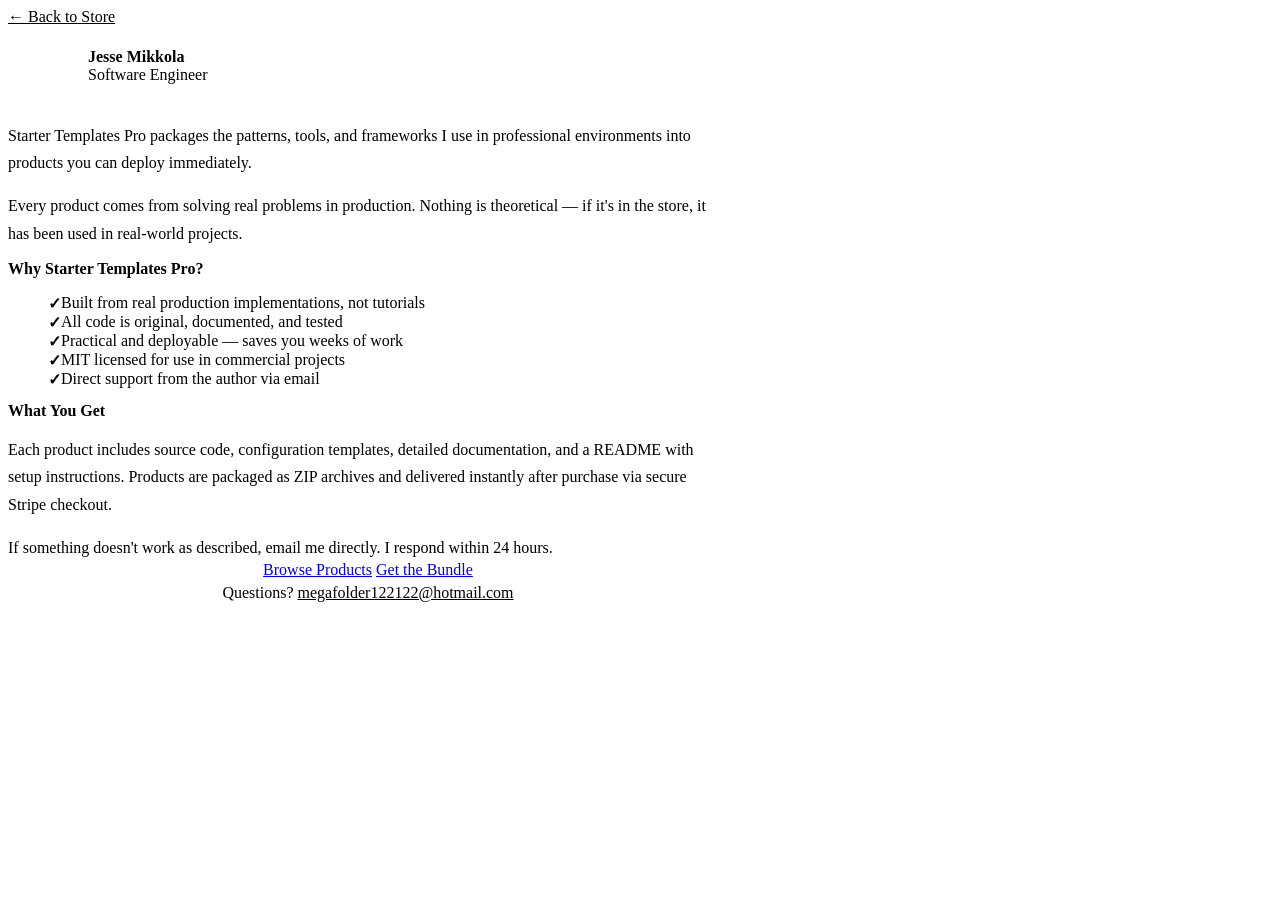
==== about.html @ 3867853b "Initial deploy" ====
<!DOCTYPE html>
<html lang="en" data-theme="dark">
<head>
  <meta charset="UTF-8">
  <meta name="viewport" content="width=device-width, initial-scale=1.0">
  <meta name="robots" content="index, follow">
  <meta name="description" content="About Starter Templates Pro. 10 Premium Website Templates. Zero Dependencies. One Price..">
  <meta name="author" content="Jesse Mikkola">
  <meta name="theme-color" content="#0891b2">
  <link rel="canonical" href="https://inity13.github.io/starter-templates-pro/about.html">
  <title>About — Starter Templates Pro</title>
  <link rel="icon" type="image/svg+xml" href="favicon.svg">
  <link rel="stylesheet" href="style.css">
  <style>
    .about-page { padding-top: calc(var(--header-height) + var(--space-12)); }
    .about-card {
      background: var(--color-card);
      border: 1px solid var(--color-card-border);
      border-radius: var(--radius-2xl);
      padding: var(--space-8);
      max-width: 720px;
      margin: 0 auto var(--space-8);
    }
    @media (min-width: 640px) { .about-card { padding: var(--space-12); } }
    .author-header { display: flex; align-items: center; gap: var(--space-6); margin-bottom: var(--space-6); }
    .author-avatar {
      width: 80px; height: 80px; border-radius: 50%; flex-shrink: 0;
      background: var(--gradient-primary); display: flex; align-items: center; justify-content: center;
    }
    .author-avatar svg { width: 44px; height: 44px; stroke: white; fill: none; stroke-width: 1.5; stroke-linecap: round; stroke-linejoin: round; }
    .author-name { font-size: var(--text-2xl); font-weight: 700; color: var(--color-text-heading); margin-bottom: var(--space-1); }
    .author-role { font-size: var(--text-sm); color: var(--color-text-muted); }
    .about-card h2 { font-size: var(--text-xl); margin-bottom: var(--space-3); }
    .about-card p { margin-bottom: var(--space-4); font-size: var(--text-sm); line-height: 1.7; }
    .about-card ul { margin-bottom: var(--space-4); }
    .about-card li {
      display: flex; align-items: flex-start; gap: var(--space-3);
      font-size: var(--text-sm); color: var(--color-text-muted); margin-bottom: var(--space-2);
    }
    .about-card li .check { color: var(--color-accent); font-weight: 700; flex-shrink: 0; }
    .about-cta { text-align: center; margin-top: var(--space-8); }
    .contact-line { text-align: center; font-size: var(--text-sm); color: var(--color-text-muted); margin-top: var(--space-6); }
    .contact-line a { color: var(--color-primary-light); }
    .back-link { display: inline-block; margin-bottom: var(--space-6); font-size: var(--text-sm); color: var(--color-text-muted); }
    .back-link:hover { color: var(--color-text); }
  </style>
  <!-- analytics-injector-start -->
<script defer data-domain="inity13.github.io" src="https://plausible.io/js/script.js"></script>
<!-- analytics-injector-end -->
</head>
<body>
  <main class="about-page">
    <div class="container">
      <a href="index.html" class="back-link">&larr; Back to Store</a>
      <div class="about-card">
        <div class="author-header">
          <div class="author-avatar" aria-hidden="true">
            <svg viewBox="0 0 24 24"><circle cx="12" cy="8" r="4"/><path d="M20 21a8 8 0 0 0-16 0"/></svg>
          </div>
          <div>
            <div class="author-name">Jesse Mikkola</div>
            <div class="author-role">Software Engineer</div>
          </div>
        </div>

        <p>Starter Templates Pro packages the patterns, tools, and frameworks I use in professional environments into products you can deploy immediately.</p>

        <p>Every product comes from solving real problems in production. Nothing is theoretical — if it's in the store, it has been used in real-world projects.</p>

        <h2>Why Starter Templates Pro?</h2>
        <ul>
          <li><span class="check" aria-hidden="true">&#10003;</span> Built from real production implementations, not tutorials</li>
          <li><span class="check" aria-hidden="true">&#10003;</span> All code is original, documented, and tested</li>
          <li><span class="check" aria-hidden="true">&#10003;</span> Practical and deployable — saves you weeks of work</li>
          <li><span class="check" aria-hidden="true">&#10003;</span> MIT licensed for use in commercial projects</li>
          <li><span class="check" aria-hidden="true">&#10003;</span> Direct support from the author via email</li>
        </ul>

        <h2>What You Get</h2>
        <p>Each product includes source code, configuration templates, detailed documentation, and a README with setup instructions. Products are packaged as ZIP archives and delivered instantly after purchase via secure Stripe checkout.</p>

        <p>If something doesn't work as described, email me directly. I respond within 24 hours.</p>

        <div class="about-cta">
          <a href="index.html#products" class="btn btn-primary btn-lg">Browse Products</a>
          <a href="index.html#bundle" class="btn btn-secondary btn-lg" style="margin-left: var(--space-3);">Get the Bundle</a>
        </div>

        <p class="contact-line">
          Questions? <a href="mailto:megafolder122122@hotmail.com">megafolder122122@hotmail.com</a>
        </p>
      </div>
    </div>
  </main>
  <script src="script.js"></script>
<!-- analytics-start -->
<script>
(function(){
  try{
    fetch("https://ferovwapilhcpqozqinn.supabase.co/rest/v1/page_views",{
      method:"POST",
      headers:{"Content-Type":"application/json","apikey":"eyJhbGciOiJIUzI1NiIsInR5cCI6IkpXVCJ9.eyJpc3MiOiJzdXBhYmFzZSIsInJlZiI6ImZlcm92d2FwaWxoY3Bxb3pxaW5uIiwicm9sZSI6ImFub24iLCJpYXQiOjE3NzMwMTU3NTYsImV4cCI6MjA4ODU5MTc1Nn0.RhBBxPaAw5Fyzal5m3GY_sdxiIAp_RVJ_ki8CUgPnRY","Authorization":"Bearer eyJhbGciOiJIUzI1NiIsInR5cCI6IkpXVCJ9.eyJpc3MiOiJzdXBhYmFzZSIsInJlZiI6ImZlcm92d2FwaWxoY3Bxb3pxaW5uIiwicm9sZSI6ImFub24iLCJpYXQiOjE3NzMwMTU3NTYsImV4cCI6MjA4ODU5MTc1Nn0.RhBBxPaAw5Fyzal5m3GY_sdxiIAp_RVJ_ki8CUgPnRY","Prefer":"return=minimal"},
      body:JSON.stringify({store_name:"Starter Templates Pro",page_path:location.pathname,referrer:document.referrer||null,user_agent:navigator.userAgent}),
      keepalive:true
    }).catch(function(){});
  }catch(e){}
})();
</script>
<!-- analytics-end -->
</body>
</html>
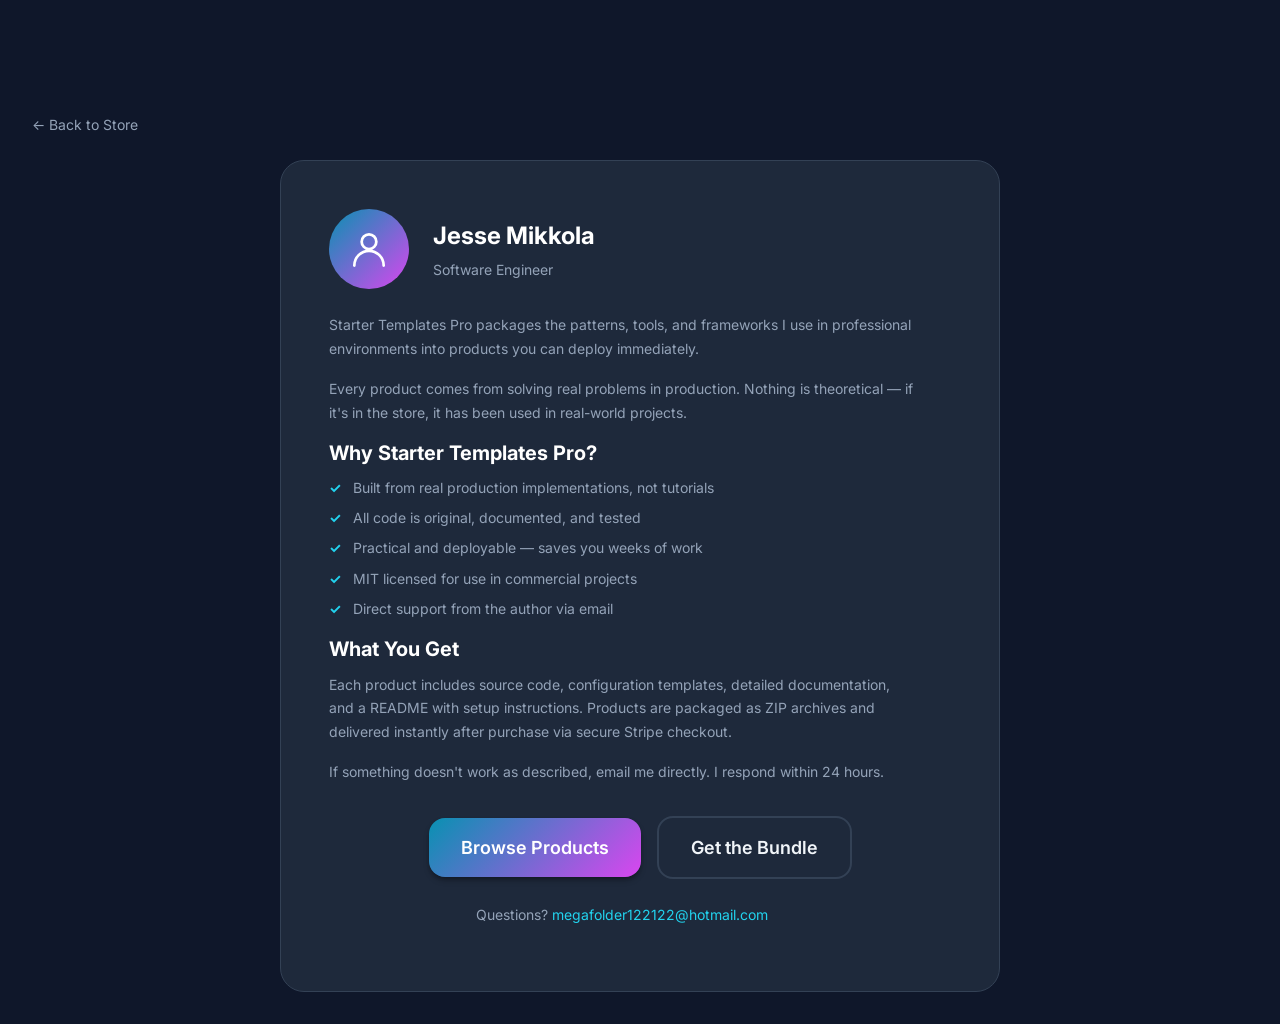
==== commit a30d46b9: "Deploy storefront to GitHub Pages" ====
--- a/about.html
+++ b/about.html
@@ -44,9 +44,6 @@
     .back-link { display: inline-block; margin-bottom: var(--space-6); font-size: var(--text-sm); color: var(--color-text-muted); }
     .back-link:hover { color: var(--color-text); }
   </style>
-  <!-- analytics-injector-start -->
-<script defer data-domain="inity13.github.io" src="https://plausible.io/js/script.js"></script>
-<!-- analytics-injector-end -->
 </head>
 <body>
   <main class="about-page">
--- a/style.css
+++ b/style.css
@@ -0,0 +1,1695 @@
+/* ==========================================================================
+   Starter Templates Pro — Design System & Storefront Styles
+   Theme: Data Engineering (deep blues, teals, data-visualization greens)
+   ========================================================================== */
+
+/* --- Google Fonts --- */
+@import url('https://fonts.googleapis.com/css2?family=Inter:wght@400;500;600;700;800&family=JetBrains+Mono:wght@400;500;600&display=swap');
+
+/* --- CSS Custom Properties (Dark Mode Default) --- */
+:root {
+  /* Brand Colors */
+  --color-primary: #0891b2;
+  --color-primary-light: #22d3ee;
+  --color-primary-dark: #0e7490;
+  --color-secondary: #d946ef;
+  --color-secondary-light: #e879f9;
+  --color-accent: #22d3ee;
+  --color-accent-light: #67e8f9;
+
+  /* Surfaces */
+  --color-bg: #0f172a;
+  --color-bg-alt: #0b1120;
+  --color-card: #1e293b;
+  --color-card-hover: #253449;
+  --color-card-border: #334155;
+  --color-surface: #162032;
+
+  /* Text */
+  --color-text: #f1f5f9;
+  --color-text-muted: #94a3b8;
+  --color-text-heading: #ffffff;
+  --color-text-inverse: #0f172a;
+
+  /* Status / Accent */
+  --color-success: #10b981;
+  --color-warning: #f59e0b;
+  --color-danger: #ef4444;
+  --color-crypto: #f7931a;
+
+  /* Gradients */
+  --gradient-primary: linear-gradient(135deg, var(--color-primary) 0%, var(--color-secondary) 100%);
+  --gradient-accent: linear-gradient(135deg, var(--color-accent) 0%, var(--color-primary) 100%);
+  --gradient-hero: linear-gradient(160deg, #0a1628 0%, #0d2945 40%, #102540 70%, #0a1628 100%);
+  --gradient-bundle: linear-gradient(135deg, #6366f1 0%, #4f46e5 50%, #7c3aed 100%);
+
+  /* Typography */
+  --font-body: 'Inter', -apple-system, BlinkMacSystemFont, 'Segoe UI', sans-serif;
+  --font-mono: 'JetBrains Mono', 'Fira Code', 'Cascadia Code', monospace;
+
+  --text-xs: 0.75rem;
+  --text-sm: 0.875rem;
+  --text-base: 1rem;
+  --text-lg: 1.125rem;
+  --text-xl: 1.25rem;
+  --text-2xl: 1.5rem;
+  --text-3xl: 1.875rem;
+  --text-4xl: 2.25rem;
+  --text-5xl: 3rem;
+  --text-6xl: 3.75rem;
+
+  /* Spacing */
+  --space-1: 0.25rem;
+  --space-2: 0.5rem;
+  --space-3: 0.75rem;
+  --space-4: 1rem;
+  --space-5: 1.25rem;
+  --space-6: 1.5rem;
+  --space-8: 2rem;
+  --space-10: 2.5rem;
+  --space-12: 3rem;
+  --space-16: 4rem;
+  --space-20: 5rem;
+  --space-24: 6rem;
+
+  /* Border Radius */
+  --radius-sm: 0.375rem;
+  --radius-md: 0.5rem;
+  --radius-lg: 0.75rem;
+  --radius-xl: 1rem;
+  --radius-2xl: 1.5rem;
+  --radius-full: 9999px;
+
+  /* Shadows */
+  --shadow-sm: 0 1px 2px 0 rgba(0, 0, 0, 0.3);
+  --shadow-md: 0 4px 6px -1px rgba(0, 0, 0, 0.3), 0 2px 4px -2px rgba(0, 0, 0, 0.3);
+  --shadow-lg: 0 10px 15px -3px rgba(0, 0, 0, 0.3), 0 4px 6px -4px rgba(0, 0, 0, 0.3);
+  --shadow-xl: 0 20px 25px -5px rgba(0, 0, 0, 0.4), 0 8px 10px -6px rgba(0, 0, 0, 0.4);
+  --shadow-glow-primary: 0 0 20px rgba(15, 118, 110, 0.3);
+  --shadow-glow-accent: 0 0 20px rgba(16, 185, 129, 0.3);
+
+  /* Transitions */
+  --transition-fast: 150ms ease;
+  --transition-base: 250ms ease;
+  --transition-slow: 400ms ease;
+
+  /* Layout */
+  --container-max: 1280px;
+  --header-height: 4rem;
+}
+
+/* --- Light Mode --- */
+[data-theme="light"] {
+  --color-bg: #f8fafc;
+  --color-bg-alt: #f1f5f9;
+  --color-card: #ffffff;
+  --color-card-hover: #f8fafc;
+  --color-card-border: #e2e8f0;
+  --color-surface: #ffffff;
+  --color-text: #1e293b;
+  --color-text-muted: #64748b;
+  --color-text-heading: #0f172a;
+  --color-text-inverse: #f1f5f9;
+  --gradient-hero: linear-gradient(160deg, #f8fafc 0%, #e0f2fe 40%, #ccfbf1 70%, #f8fafc 100%);
+  --shadow-sm: 0 1px 2px 0 rgba(0, 0, 0, 0.05);
+  --shadow-md: 0 4px 6px -1px rgba(0, 0, 0, 0.07), 0 2px 4px -2px rgba(0, 0, 0, 0.07);
+  --shadow-lg: 0 10px 15px -3px rgba(0, 0, 0, 0.08), 0 4px 6px -4px rgba(0, 0, 0, 0.08);
+  --shadow-xl: 0 20px 25px -5px rgba(0, 0, 0, 0.1), 0 8px 10px -6px rgba(0, 0, 0, 0.1);
+  --shadow-glow-primary: 0 0 20px rgba(15, 118, 110, 0.15);
+  --shadow-glow-accent: 0 0 20px rgba(16, 185, 129, 0.15);
+}
+
+/* --- Reset & Base --- */
+*,
+*::before,
+*::after {
+  box-sizing: border-box;
+  margin: 0;
+  padding: 0;
+}
+
+html {
+  scroll-behavior: smooth;
+  -webkit-text-size-adjust: 100%;
+  font-size: 16px;
+}
+
+body {
+  font-family: var(--font-body);
+  background-color: var(--color-bg);
+  color: var(--color-text);
+  line-height: 1.6;
+  -webkit-font-smoothing: antialiased;
+  -moz-osx-font-smoothing: grayscale;
+  overflow-x: hidden;
+}
+
+img {
+  max-width: 100%;
+  height: auto;
+  display: block;
+}
+
+a {
+  color: var(--color-primary-light);
+  text-decoration: none;
+  transition: color var(--transition-fast);
+}
+
+a:hover {
+  color: var(--color-accent);
+}
+
+a:focus-visible {
+  outline: 2px solid var(--color-accent);
+  outline-offset: 2px;
+  border-radius: var(--radius-sm);
+}
+
+ul, ol {
+  list-style: none;
+}
+
+/* --- Typography --- */
+h1, h2, h3, h4, h5, h6 {
+  color: var(--color-text-heading);
+  font-weight: 700;
+  line-height: 1.2;
+}
+
+h1 { font-size: var(--text-4xl); }
+h2 { font-size: var(--text-3xl); }
+h3 { font-size: var(--text-2xl); }
+h4 { font-size: var(--text-xl); }
+
+@media (min-width: 768px) {
+  h1 { font-size: var(--text-5xl); }
+  h2 { font-size: var(--text-4xl); }
+  h3 { font-size: var(--text-3xl); }
+}
+
+@media (min-width: 1024px) {
+  h1 { font-size: var(--text-6xl); }
+}
+
+p {
+  color: var(--color-text-muted);
+  max-width: 65ch;
+}
+
+code, pre {
+  font-family: var(--font-mono);
+}
+
+/* --- Layout --- */
+.container {
+  width: 100%;
+  max-width: var(--container-max);
+  margin: 0 auto;
+  padding: 0 var(--space-4);
+}
+
+@media (min-width: 640px) {
+  .container { padding: 0 var(--space-6); }
+}
+
+@media (min-width: 1024px) {
+  .container { padding: 0 var(--space-8); }
+}
+
+.section {
+  padding: var(--space-16) 0;
+}
+
+@media (min-width: 768px) {
+  .section { padding: var(--space-20) 0; }
+}
+
+@media (min-width: 1024px) {
+  .section { padding: var(--space-24) 0; }
+}
+
+.section-header {
+  text-align: center;
+  margin-bottom: var(--space-12);
+}
+
+.section-header h2 {
+  margin-bottom: var(--space-4);
+}
+
+.section-header p {
+  margin: 0 auto;
+  font-size: var(--text-lg);
+}
+
+.section-label {
+  display: inline-block;
+  font-size: var(--text-sm);
+  font-weight: 600;
+  text-transform: uppercase;
+  letter-spacing: 0.1em;
+  color: var(--color-accent);
+  margin-bottom: var(--space-3);
+}
+
+/* --- Skip Link (Accessibility) --- */
+.skip-link {
+  position: absolute;
+  top: -100%;
+  left: var(--space-4);
+  padding: var(--space-2) var(--space-4);
+  background: var(--color-accent);
+  color: var(--color-text-inverse);
+  border-radius: var(--radius-md);
+  font-weight: 600;
+  z-index: 1000;
+  transition: top var(--transition-fast);
+}
+
+.skip-link:focus {
+  top: var(--space-4);
+}
+
+/* ==========================================================================
+   Header / Navigation
+   ========================================================================== */
+.site-header {
+  position: fixed;
+  top: 0;
+  left: 0;
+  right: 0;
+  z-index: 100;
+  height: var(--header-height);
+  backdrop-filter: blur(12px);
+  -webkit-backdrop-filter: blur(12px);
+  background-color: rgba(15, 23, 42, 0.85);
+  border-bottom: 1px solid rgba(51, 65, 85, 0.5);
+  transition: background-color var(--transition-base);
+}
+
+[data-theme="light"] .site-header {
+  background-color: rgba(248, 250, 252, 0.9);
+  border-bottom-color: rgba(226, 232, 240, 0.8);
+}
+
+.header-inner {
+  display: flex;
+  align-items: center;
+  justify-content: space-between;
+  height: 100%;
+}
+
+.logo {
+  display: flex;
+  align-items: center;
+  gap: var(--space-2);
+  font-weight: 800;
+  font-size: var(--text-xl);
+  color: var(--color-text-heading);
+}
+
+.logo-icon {
+  width: 2rem;
+  height: 2rem;
+  background: var(--gradient-primary);
+  border-radius: var(--radius-md);
+  display: flex;
+  align-items: center;
+  justify-content: center;
+  font-size: var(--text-sm);
+  color: white;
+}
+
+.nav-desktop {
+  display: none;
+  align-items: center;
+  gap: var(--space-6);
+}
+
+@media (min-width: 768px) {
+  .nav-desktop { display: flex; }
+}
+
+.nav-desktop a {
+  font-size: var(--text-sm);
+  font-weight: 500;
+  color: var(--color-text-muted);
+  transition: color var(--transition-fast);
+}
+
+.nav-desktop a:hover {
+  color: var(--color-text);
+}
+
+.header-actions {
+  display: flex;
+  align-items: center;
+  gap: var(--space-3);
+}
+
+/* Theme Toggle */
+.theme-toggle {
+  background: none;
+  border: 1px solid var(--color-card-border);
+  border-radius: var(--radius-md);
+  padding: var(--space-2);
+  cursor: pointer;
+  color: var(--color-text-muted);
+  display: flex;
+  align-items: center;
+  justify-content: center;
+  width: 2.25rem;
+  height: 2.25rem;
+  transition: all var(--transition-fast);
+}
+
+.theme-toggle:hover {
+  color: var(--color-text);
+  border-color: var(--color-text-muted);
+}
+
+.theme-toggle:focus-visible {
+  outline: 2px solid var(--color-accent);
+  outline-offset: 2px;
+}
+
+.theme-toggle .icon-sun,
+[data-theme="light"] .theme-toggle .icon-moon {
+  display: none;
+}
+
+[data-theme="light"] .theme-toggle .icon-sun {
+  display: block;
+}
+
+/* Mobile menu button */
+.mobile-menu-btn {
+  display: flex;
+  background: none;
+  border: none;
+  color: var(--color-text);
+  cursor: pointer;
+  padding: var(--space-2);
+}
+
+@media (min-width: 768px) {
+  .mobile-menu-btn { display: none; }
+}
+
+.mobile-menu-btn svg {
+  width: 1.5rem;
+  height: 1.5rem;
+}
+
+/* Mobile Navigation */
+.nav-mobile {
+  display: none;
+  position: fixed;
+  top: var(--header-height);
+  left: 0;
+  right: 0;
+  bottom: 0;
+  background-color: var(--color-bg);
+  padding: var(--space-6);
+  z-index: 99;
+  flex-direction: column;
+  gap: var(--space-4);
+}
+
+.nav-mobile.active {
+  display: flex;
+}
+
+.nav-mobile a {
+  font-size: var(--text-lg);
+  font-weight: 500;
+  color: var(--color-text-muted);
+  padding: var(--space-3) 0;
+  border-bottom: 1px solid var(--color-card-border);
+}
+
+.nav-mobile a:hover {
+  color: var(--color-text);
+}
+
+/* ==========================================================================
+   Buttons
+   ========================================================================== */
+.btn {
+  display: inline-flex;
+  align-items: center;
+  justify-content: center;
+  gap: var(--space-2);
+  padding: var(--space-3) var(--space-6);
+  font-family: var(--font-body);
+  font-size: var(--text-base);
+  font-weight: 600;
+  border-radius: var(--radius-lg);
+  border: none;
+  cursor: pointer;
+  text-decoration: none;
+  transition: all var(--transition-base);
+  white-space: nowrap;
+  line-height: 1.5;
+}
+
+.btn:focus-visible {
+  outline: 2px solid var(--color-accent);
+  outline-offset: 2px;
+}
+
+.btn-lg {
+  padding: var(--space-4) var(--space-8);
+  font-size: var(--text-lg);
+  border-radius: var(--radius-xl);
+}
+
+.btn-sm {
+  padding: var(--space-2) var(--space-4);
+  font-size: var(--text-sm);
+}
+
+/* Primary Button — Gradient */
+.btn-primary {
+  background: var(--gradient-primary);
+  color: #ffffff;
+  box-shadow: var(--shadow-md), 0 0 0 0 rgba(15, 118, 110, 0);
+}
+
+.btn-primary:hover {
+  transform: translateY(-1px);
+  box-shadow: var(--shadow-lg), var(--shadow-glow-primary);
+  color: #ffffff;
+}
+
+.btn-primary:active {
+  transform: translateY(0);
+}
+
+/* Secondary Button — Outline */
+.btn-secondary {
+  background: transparent;
+  color: var(--color-text);
+  border: 2px solid var(--color-card-border);
+}
+
+.btn-secondary:hover {
+  border-color: var(--color-primary-light);
+  color: var(--color-primary-light);
+  background: rgba(15, 118, 110, 0.08);
+}
+
+/* Accent Button */
+.btn-accent {
+  background: var(--gradient-accent);
+  color: #ffffff;
+  box-shadow: var(--shadow-md);
+}
+
+.btn-accent:hover {
+  transform: translateY(-1px);
+  box-shadow: var(--shadow-lg), var(--shadow-glow-accent);
+  color: #ffffff;
+}
+
+/* Crypto Button */
+.btn-crypto {
+  background: transparent;
+  color: var(--color-crypto);
+  border: 2px solid var(--color-crypto);
+}
+
+.btn-crypto:hover {
+  background: rgba(247, 147, 26, 0.1);
+  box-shadow: 0 0 20px rgba(247, 147, 26, 0.2);
+}
+
+/* Bundle Button — Special */
+.btn-bundle {
+  background: var(--gradient-bundle);
+  color: #ffffff;
+  font-size: var(--text-lg);
+  padding: var(--space-4) var(--space-10);
+  box-shadow: var(--shadow-lg);
+}
+
+.btn-bundle:hover {
+  transform: translateY(-2px);
+  box-shadow: var(--shadow-xl), 0 0 30px rgba(99, 102, 241, 0.4);
+  color: #ffffff;
+}
+
+/* ==========================================================================
+   Hero Section
+   ========================================================================== */
+.hero {
+  position: relative;
+  min-height: 100vh;
+  display: flex;
+  align-items: center;
+  background: var(--gradient-hero);
+  padding-top: calc(var(--header-height) + var(--space-8));
+  overflow: hidden;
+}
+
+.hero::before {
+  content: '';
+  position: absolute;
+  top: 0;
+  left: 0;
+  right: 0;
+  bottom: 0;
+  background:
+    radial-gradient(ellipse 600px 400px at 20% 50%, rgba(15, 118, 110, 0.12) 0%, transparent 70%),
+    radial-gradient(ellipse 500px 300px at 80% 30%, rgba(30, 64, 175, 0.1) 0%, transparent 70%);
+  pointer-events: none;
+}
+
+/* Animated grid lines background */
+.hero-grid {
+  position: absolute;
+  inset: 0;
+  background-image:
+    linear-gradient(rgba(15, 118, 110, 0.05) 1px, transparent 1px),
+    linear-gradient(90deg, rgba(15, 118, 110, 0.05) 1px, transparent 1px);
+  background-size: 60px 60px;
+  pointer-events: none;
+  mask-image: radial-gradient(ellipse 80% 60% at 50% 50%, black, transparent);
+  -webkit-mask-image: radial-gradient(ellipse 80% 60% at 50% 50%, black, transparent);
+}
+
+[data-theme="light"] .hero-grid {
+  background-image:
+    linear-gradient(rgba(15, 118, 110, 0.08) 1px, transparent 1px),
+    linear-gradient(90deg, rgba(15, 118, 110, 0.08) 1px, transparent 1px);
+}
+
+.hero-content {
+  position: relative;
+  z-index: 1;
+  text-align: center;
+  max-width: 800px;
+  margin: 0 auto;
+}
+
+.hero-badge {
+  display: inline-flex;
+  align-items: center;
+  gap: var(--space-2);
+  padding: var(--space-2) var(--space-4);
+  background: rgba(16, 185, 129, 0.1);
+  border: 1px solid rgba(16, 185, 129, 0.2);
+  border-radius: var(--radius-full);
+  font-size: var(--text-sm);
+  font-weight: 500;
+  color: var(--color-accent);
+  margin-bottom: var(--space-6);
+}
+
+.hero-badge .pulse-dot {
+  width: 8px;
+  height: 8px;
+  background: var(--color-accent);
+  border-radius: 50%;
+  animation: pulse 2s ease-in-out infinite;
+}
+
+@keyframes pulse {
+  0%, 100% { opacity: 1; transform: scale(1); }
+  50% { opacity: 0.5; transform: scale(1.5); }
+}
+
+.hero h1 {
+  margin-bottom: var(--space-6);
+  letter-spacing: -0.02em;
+}
+
+.hero h1 .gradient-text {
+  background: var(--gradient-accent);
+  -webkit-background-clip: text;
+  background-clip: text;
+  -webkit-text-fill-color: transparent;
+}
+
+.hero-subtitle {
+  font-size: var(--text-lg);
+  color: var(--color-text-muted);
+  margin-bottom: var(--space-8);
+  max-width: 600px;
+  margin-left: auto;
+  margin-right: auto;
+}
+
+@media (min-width: 768px) {
+  .hero-subtitle { font-size: var(--text-xl); }
+}
+
+.hero-actions {
+  display: flex;
+  flex-wrap: wrap;
+  gap: var(--space-4);
+  justify-content: center;
+  margin-bottom: var(--space-10);
+}
+
+/* Trust Indicators */
+.trust-indicators {
+  display: flex;
+  flex-wrap: wrap;
+  justify-content: center;
+  gap: var(--space-6);
+  padding-top: var(--space-8);
+  border-top: 1px solid rgba(51, 65, 85, 0.3);
+}
+
+.trust-item {
+  display: flex;
+  align-items: center;
+  gap: var(--space-2);
+  font-size: var(--text-sm);
+  color: var(--color-text-muted);
+}
+
+.trust-item .trust-icon {
+  color: var(--color-accent);
+  font-size: var(--text-lg);
+}
+
+.trust-item .counter {
+  font-weight: 700;
+  color: var(--color-text);
+}
+
+/* ==========================================================================
+   Problem / Solution Section
+   ========================================================================== */
+.problems-section {
+  background: var(--color-bg-alt);
+}
+
+.problems-grid {
+  display: grid;
+  grid-template-columns: 1fr;
+  gap: var(--space-6);
+}
+
+@media (min-width: 768px) {
+  .problems-grid { grid-template-columns: repeat(3, 1fr); }
+}
+
+.problem-card {
+  background: var(--color-card);
+  border: 1px solid var(--color-card-border);
+  border-radius: var(--radius-xl);
+  padding: var(--space-6);
+  text-align: center;
+  transition: all var(--transition-base);
+}
+
+.problem-card:hover {
+  border-color: var(--color-primary);
+  box-shadow: var(--shadow-glow-primary);
+}
+
+.problem-icon {
+  font-size: var(--text-3xl);
+  margin-bottom: var(--space-4);
+  display: block;
+}
+
+.problem-card h3 {
+  font-size: var(--text-lg);
+  margin-bottom: var(--space-3);
+}
+
+.problem-card p {
+  font-size: var(--text-sm);
+  margin: 0 auto;
+}
+
+.problem-card .solution {
+  margin-top: var(--space-4);
+  padding-top: var(--space-4);
+  border-top: 1px solid var(--color-card-border);
+  font-size: var(--text-sm);
+  font-weight: 600;
+  color: var(--color-accent);
+}
+
+/* ==========================================================================
+   Product Cards / Grid
+   ========================================================================== */
+.products-grid {
+  display: grid;
+  grid-template-columns: 1fr;
+  gap: var(--space-6);
+}
+
+@media (min-width: 640px) {
+  .products-grid { grid-template-columns: repeat(2, 1fr); }
+}
+
+@media (min-width: 1024px) {
+  .products-grid { grid-template-columns: repeat(3, 1fr); }
+}
+
+.product-card {
+  position: relative;
+  background: var(--color-card);
+  border: 1px solid var(--color-card-border);
+  border-radius: var(--radius-xl);
+  padding: var(--space-6);
+  display: flex;
+  flex-direction: column;
+  transition: all var(--transition-base);
+  overflow: hidden;
+}
+
+.product-card::before {
+  content: '';
+  position: absolute;
+  top: 0;
+  left: 0;
+  right: 0;
+  height: 3px;
+  background: var(--card-gradient, var(--gradient-primary));
+  opacity: 0;
+  transition: opacity var(--transition-base);
+}
+
+.product-card:hover {
+  transform: translateY(-4px);
+  border-color: transparent;
+  box-shadow: var(--shadow-xl), var(--shadow-glow-primary);
+}
+
+.product-card:hover::before {
+  opacity: 1;
+}
+
+.product-card-icon {
+  font-size: var(--text-3xl);
+  margin-bottom: var(--space-4);
+  display: inline-block;
+}
+
+.product-card h3 {
+  font-size: var(--text-xl);
+  margin-bottom: var(--space-2);
+}
+
+.product-card .tagline {
+  font-size: var(--text-sm);
+  color: var(--color-text-muted);
+  margin-bottom: var(--space-4);
+  flex-grow: 1;
+}
+
+.product-card .tech-tags {
+  display: flex;
+  flex-wrap: wrap;
+  gap: var(--space-2);
+  margin-bottom: var(--space-4);
+}
+
+.tech-tag {
+  font-size: var(--text-xs);
+  font-weight: 500;
+  padding: var(--space-1) var(--space-2);
+  background: rgba(15, 118, 110, 0.1);
+  color: var(--color-primary-light);
+  border-radius: var(--radius-sm);
+  font-family: var(--font-mono);
+}
+
+.product-card .price-row {
+  display: flex;
+  align-items: center;
+  justify-content: space-between;
+  margin-top: auto;
+  padding-top: var(--space-4);
+  border-top: 1px solid var(--color-card-border);
+}
+
+.price {
+  font-size: var(--text-2xl);
+  font-weight: 800;
+  color: var(--color-text-heading);
+}
+
+.price .currency {
+  font-size: var(--text-sm);
+  font-weight: 500;
+  color: var(--color-text-muted);
+  vertical-align: super;
+}
+
+.product-trust-line {
+  margin-top: var(--space-3);
+  font-size: 0.75rem;
+  color: var(--color-text-muted);
+  text-align: center;
+  letter-spacing: 0.01em;
+}
+
+/* ==========================================================================
+   Featured Product Section
+   ========================================================================== */
+.featured-section {
+  background: var(--color-bg-alt);
+}
+
+.featured-product {
+  display: grid;
+  grid-template-columns: 1fr;
+  gap: var(--space-8);
+  background: var(--color-card);
+  border: 1px solid var(--color-card-border);
+  border-radius: var(--radius-2xl);
+  padding: var(--space-8);
+  overflow: hidden;
+}
+
+@media (min-width: 1024px) {
+  .featured-product {
+    grid-template-columns: 1fr 1fr;
+    padding: var(--space-12);
+  }
+}
+
+.featured-info {
+  display: flex;
+  flex-direction: column;
+}
+
+.featured-badge {
+  display: inline-flex;
+  align-items: center;
+  gap: var(--space-2);
+  width: fit-content;
+  padding: var(--space-1) var(--space-3);
+  background: rgba(249, 115, 22, 0.15);
+  color: #f97316;
+  font-size: var(--text-xs);
+  font-weight: 700;
+  text-transform: uppercase;
+  letter-spacing: 0.1em;
+  border-radius: var(--radius-full);
+  margin-bottom: var(--space-4);
+}
+
+.featured-info h3 {
+  font-size: var(--text-3xl);
+  margin-bottom: var(--space-2);
+}
+
+.featured-info .tagline {
+  font-size: var(--text-lg);
+  color: var(--color-text-muted);
+  margin-bottom: var(--space-6);
+}
+
+.feature-list {
+  display: flex;
+  flex-direction: column;
+  gap: var(--space-3);
+  margin-bottom: var(--space-6);
+}
+
+.feature-list li {
+  display: flex;
+  align-items: flex-start;
+  gap: var(--space-3);
+  font-size: var(--text-sm);
+  color: var(--color-text-muted);
+}
+
+.feature-list li .check {
+  color: var(--color-accent);
+  font-weight: 700;
+  flex-shrink: 0;
+  margin-top: 2px;
+}
+
+.featured-actions {
+  display: flex;
+  flex-wrap: wrap;
+  gap: var(--space-3);
+  align-items: center;
+  margin-top: auto;
+}
+
+.featured-price {
+  font-size: var(--text-3xl);
+  font-weight: 800;
+  color: var(--color-text-heading);
+  margin-right: var(--space-4);
+}
+
+/* Code Snippet Preview */
+.featured-code {
+  display: flex;
+  flex-direction: column;
+}
+
+.code-tabs {
+  display: flex;
+  gap: 0;
+  border-bottom: 1px solid var(--color-card-border);
+  margin-bottom: 0;
+}
+
+.code-tab {
+  padding: var(--space-2) var(--space-4);
+  font-family: var(--font-mono);
+  font-size: var(--text-xs);
+  font-weight: 500;
+  color: var(--color-text-muted);
+  background: none;
+  border: none;
+  cursor: pointer;
+  border-bottom: 2px solid transparent;
+  transition: all var(--transition-fast);
+}
+
+.code-tab:hover {
+  color: var(--color-text);
+}
+
+.code-tab.active {
+  color: var(--color-accent);
+  border-bottom-color: var(--color-accent);
+}
+
+.code-panel {
+  display: none;
+  flex: 1;
+}
+
+.code-panel.active {
+  display: block;
+}
+
+.code-block {
+  position: relative;
+  background: var(--color-bg);
+  border: 1px solid var(--color-card-border);
+  border-radius: 0 0 var(--radius-lg) var(--radius-lg);
+  overflow: hidden;
+}
+
+.code-block-header {
+  display: flex;
+  align-items: center;
+  justify-content: space-between;
+  padding: var(--space-2) var(--space-4);
+  background: rgba(0, 0, 0, 0.2);
+  border-bottom: 1px solid var(--color-card-border);
+}
+
+.code-block-filename {
+  font-family: var(--font-mono);
+  font-size: var(--text-xs);
+  color: var(--color-text-muted);
+}
+
+.copy-btn {
+  background: none;
+  border: 1px solid var(--color-card-border);
+  border-radius: var(--radius-sm);
+  padding: var(--space-1) var(--space-2);
+  font-family: var(--font-mono);
+  font-size: var(--text-xs);
+  color: var(--color-text-muted);
+  cursor: pointer;
+  transition: all var(--transition-fast);
+}
+
+.copy-btn:hover {
+  border-color: var(--color-accent);
+  color: var(--color-accent);
+}
+
+.copy-btn.copied {
+  border-color: var(--color-success);
+  color: var(--color-success);
+}
+
+pre {
+  padding: var(--space-4);
+  overflow-x: auto;
+  font-size: var(--text-sm);
+  line-height: 1.7;
+  tab-size: 4;
+}
+
+pre code {
+  font-family: var(--font-mono);
+  color: var(--color-text);
+}
+
+/* Syntax highlighting classes */
+.code-keyword { color: #c678dd; }
+.code-string { color: #98c379; }
+.code-comment { color: #5c6370; font-style: italic; }
+.code-function { color: #61afef; }
+.code-variable { color: #e06c75; }
+.code-number { color: #d19a66; }
+.code-class { color: #e5c07b; }
+.code-decorator { color: #d19a66; }
+
+[data-theme="light"] .code-keyword { color: #8839ef; }
+[data-theme="light"] .code-string { color: #40a02b; }
+[data-theme="light"] .code-comment { color: #9ca0b0; }
+[data-theme="light"] .code-function { color: #1e66f5; }
+[data-theme="light"] .code-variable { color: #d20f39; }
+[data-theme="light"] .code-number { color: #fe640b; }
+[data-theme="light"] .code-class { color: #df8e1d; }
+[data-theme="light"] .code-decorator { color: #fe640b; }
+
+/* ==========================================================================
+   Bundle Section
+   ========================================================================== */
+.bundle-section {
+  position: relative;
+  overflow: hidden;
+}
+
+.bundle-card {
+  position: relative;
+  background: var(--color-card);
+  border-radius: var(--radius-2xl);
+  padding: var(--space-8);
+  text-align: center;
+  overflow: hidden;
+}
+
+@media (min-width: 768px) {
+  .bundle-card { padding: var(--space-12); }
+}
+
+/* Animated gradient border */
+.bundle-card::before {
+  content: '';
+  position: absolute;
+  inset: 0;
+  border-radius: var(--radius-2xl);
+  padding: 2px;
+  background: linear-gradient(135deg, #6366f1, #4f46e5, #7c3aed, #a855f7, #6366f1);
+  background-size: 300% 300%;
+  animation: borderGlow 4s ease infinite;
+  -webkit-mask: linear-gradient(#fff 0 0) content-box, linear-gradient(#fff 0 0);
+  mask: linear-gradient(#fff 0 0) content-box, linear-gradient(#fff 0 0);
+  -webkit-mask-composite: xor;
+  mask-composite: exclude;
+  pointer-events: none;
+}
+
+@keyframes borderGlow {
+  0%, 100% { background-position: 0% 50%; }
+  50% { background-position: 100% 50%; }
+}
+
+.bundle-icon {
+  font-size: 3.5rem;
+  margin-bottom: var(--space-4);
+  display: block;
+}
+
+.bundle-card h2 {
+  font-size: var(--text-3xl);
+  margin-bottom: var(--space-2);
+}
+
+@media (min-width: 768px) {
+  .bundle-card h2 { font-size: var(--text-4xl); }
+}
+
+.bundle-card .tagline {
+  font-size: var(--text-lg);
+  color: var(--color-text-muted);
+  margin-bottom: var(--space-8);
+  max-width: 500px;
+  margin-left: auto;
+  margin-right: auto;
+}
+
+.bundle-pricing {
+  display: flex;
+  flex-wrap: wrap;
+  align-items: center;
+  justify-content: center;
+  gap: var(--space-4);
+  margin-bottom: var(--space-6);
+}
+
+.bundle-original-price {
+  font-size: var(--text-2xl);
+  font-weight: 600;
+  color: var(--color-text-muted);
+  text-decoration: line-through;
+}
+
+.bundle-price {
+  font-size: var(--text-5xl);
+  font-weight: 800;
+  color: var(--color-text-heading);
+}
+
+.bundle-savings {
+  display: inline-flex;
+  align-items: center;
+  padding: var(--space-2) var(--space-4);
+  background: rgba(16, 185, 129, 0.15);
+  color: var(--color-accent);
+  font-weight: 700;
+  font-size: var(--text-sm);
+  border-radius: var(--radius-full);
+}
+
+.bundle-includes {
+  display: grid;
+  grid-template-columns: 1fr;
+  gap: var(--space-3);
+  max-width: 600px;
+  margin: var(--space-8) auto;
+  text-align: left;
+}
+
+@media (min-width: 640px) {
+  .bundle-includes { grid-template-columns: repeat(2, 1fr); }
+}
+
+.bundle-includes li {
+  display: flex;
+  align-items: center;
+  gap: var(--space-2);
+  font-size: var(--text-sm);
+  color: var(--color-text-muted);
+}
+
+.bundle-includes li .check {
+  color: var(--color-accent);
+  font-weight: 700;
+  flex-shrink: 0;
+}
+
+.bundle-actions {
+  display: flex;
+  flex-wrap: wrap;
+  justify-content: center;
+  gap: var(--space-4);
+  margin-top: var(--space-8);
+}
+
+.bundle-guarantee {
+  margin-top: var(--space-6);
+  font-size: var(--text-sm);
+  color: var(--color-text-muted);
+}
+
+/* ==========================================================================
+   Features Section
+   ========================================================================== */
+.features-grid {
+  display: grid;
+  grid-template-columns: 1fr;
+  gap: var(--space-6);
+}
+
+@media (min-width: 640px) {
+  .features-grid { grid-template-columns: repeat(2, 1fr); }
+}
+
+@media (min-width: 1024px) {
+  .features-grid { grid-template-columns: repeat(3, 1fr); }
+}
+
+.feature-card {
+  background: var(--color-card);
+  border: 1px solid var(--color-card-border);
+  border-radius: var(--radius-xl);
+  padding: var(--space-6);
+  transition: all var(--transition-base);
+}
+
+.feature-card:hover {
+  border-color: var(--color-primary);
+  transform: translateY(-2px);
+  box-shadow: var(--shadow-glow-primary);
+}
+
+.feature-card-icon {
+  font-size: var(--text-3xl);
+  margin-bottom: var(--space-4);
+  display: block;
+}
+
+.feature-card h3 {
+  font-size: var(--text-lg);
+  margin-bottom: var(--space-2);
+}
+
+.feature-card p {
+  font-size: var(--text-sm);
+}
+
+/* ==========================================================================
+   Social Proof / Testimonials
+   ========================================================================== */
+.testimonials-section {
+  background: var(--color-bg-alt);
+}
+
+.testimonials-grid {
+  display: grid;
+  grid-template-columns: 1fr;
+  gap: var(--space-6);
+}
+
+@media (min-width: 768px) {
+  .testimonials-grid { grid-template-columns: repeat(3, 1fr); }
+}
+
+.testimonial-card {
+  background: var(--color-card);
+  border: 1px solid var(--color-card-border);
+  border-radius: var(--radius-xl);
+  padding: var(--space-6);
+}
+
+.testimonial-stars {
+  color: #f59e0b;
+  margin-bottom: var(--space-3);
+  font-size: var(--text-sm);
+  letter-spacing: 0.1em;
+}
+
+.testimonial-card blockquote {
+  font-size: var(--text-sm);
+  color: var(--color-text-muted);
+  line-height: 1.7;
+  margin-bottom: var(--space-4);
+  font-style: normal;
+}
+
+.testimonial-author {
+  display: flex;
+  align-items: center;
+  gap: var(--space-3);
+  padding-top: var(--space-4);
+  border-top: 1px solid var(--color-card-border);
+}
+
+.testimonial-avatar {
+  width: 2.5rem;
+  height: 2.5rem;
+  border-radius: 50%;
+  background: var(--gradient-primary);
+  display: flex;
+  align-items: center;
+  justify-content: center;
+  font-weight: 700;
+  font-size: var(--text-sm);
+  color: white;
+  flex-shrink: 0;
+}
+
+.testimonial-name {
+  font-weight: 600;
+  font-size: var(--text-sm);
+  color: var(--color-text);
+}
+
+.testimonial-role {
+  font-size: var(--text-xs);
+  color: var(--color-text-muted);
+}
+
+/* ==========================================================================
+   FAQ Accordion
+   ========================================================================== */
+.faq-section {
+  background: var(--color-bg);
+}
+
+.faq-list {
+  max-width: 768px;
+  margin: 0 auto;
+  display: flex;
+  flex-direction: column;
+  gap: var(--space-3);
+}
+
+.faq-item {
+  background: var(--color-card);
+  border: 1px solid var(--color-card-border);
+  border-radius: var(--radius-lg);
+  overflow: hidden;
+  transition: border-color var(--transition-fast);
+}
+
+.faq-item.active {
+  border-color: var(--color-primary);
+}
+
+.faq-question {
+  width: 100%;
+  display: flex;
+  align-items: center;
+  justify-content: space-between;
+  padding: var(--space-4) var(--space-5);
+  background: none;
+  border: none;
+  cursor: pointer;
+  font-family: var(--font-body);
+  font-size: var(--text-base);
+  font-weight: 600;
+  color: var(--color-text);
+  text-align: left;
+  gap: var(--space-4);
+  transition: color var(--transition-fast);
+}
+
+.faq-question:hover {
+  color: var(--color-primary-light);
+}
+
+.faq-question:focus-visible {
+  outline: 2px solid var(--color-accent);
+  outline-offset: -2px;
+  border-radius: var(--radius-lg);
+}
+
+.faq-chevron {
+  flex-shrink: 0;
+  width: 1.25rem;
+  height: 1.25rem;
+  color: var(--color-text-muted);
+  transition: transform var(--transition-base);
+}
+
+.faq-item.active .faq-chevron {
+  transform: rotate(180deg);
+}
+
+.faq-answer {
+  max-height: 0;
+  overflow: hidden;
+  transition: max-height var(--transition-slow) ease;
+}
+
+.faq-answer-inner {
+  padding: 0 var(--space-5) var(--space-5);
+  font-size: var(--text-sm);
+  color: var(--color-text-muted);
+  line-height: 1.7;
+}
+
+/* ==========================================================================
+   Footer
+   ========================================================================== */
+.site-footer {
+  background: var(--color-bg-alt);
+  border-top: 1px solid var(--color-card-border);
+  padding: var(--space-12) 0 var(--space-8);
+}
+
+.footer-grid {
+  display: grid;
+  grid-template-columns: 1fr;
+  gap: var(--space-8);
+  margin-bottom: var(--space-8);
+}
+
+@media (min-width: 640px) {
+  .footer-grid { grid-template-columns: repeat(2, 1fr); }
+}
+
+@media (min-width: 768px) {
+  .footer-grid { grid-template-columns: 2fr 1fr 1fr 1fr; }
+}
+
+.footer-brand .logo {
+  margin-bottom: var(--space-4);
+}
+
+.footer-brand p {
+  font-size: var(--text-sm);
+  color: var(--color-text-muted);
+  max-width: 300px;
+}
+
+.footer-column h4 {
+  font-size: var(--text-sm);
+  font-weight: 700;
+  text-transform: uppercase;
+  letter-spacing: 0.05em;
+  color: var(--color-text);
+  margin-bottom: var(--space-4);
+}
+
+.footer-column ul {
+  display: flex;
+  flex-direction: column;
+  gap: var(--space-2);
+}
+
+.footer-column a {
+  font-size: var(--text-sm);
+  color: var(--color-text-muted);
+}
+
+.footer-column a:hover {
+  color: var(--color-text);
+}
+
+.footer-bottom {
+  padding-top: var(--space-8);
+  border-top: 1px solid var(--color-card-border);
+  display: flex;
+  flex-wrap: wrap;
+  justify-content: space-between;
+  align-items: center;
+  gap: var(--space-4);
+}
+
+.footer-bottom p {
+  font-size: var(--text-sm);
+  color: var(--color-text-muted);
+}
+
+.footer-bottom-links {
+  display: flex;
+  gap: var(--space-4);
+}
+
+.footer-bottom-links a {
+  font-size: var(--text-sm);
+  color: var(--color-text-muted);
+}
+
+/* ==========================================================================
+   Scroll Reveal Animations
+   ========================================================================== */
+.reveal {
+  opacity: 0;
+  transform: translateY(30px);
+  transition: opacity 0.6s ease, transform 0.6s ease;
+}
+
+.reveal.visible {
+  opacity: 1;
+  transform: translateY(0);
+}
+
+.reveal-delay-1 { transition-delay: 0.1s; }
+.reveal-delay-2 { transition-delay: 0.2s; }
+.reveal-delay-3 { transition-delay: 0.3s; }
+.reveal-delay-4 { transition-delay: 0.4s; }
+.reveal-delay-5 { transition-delay: 0.5s; }
+
+/* ==========================================================================
+   Success / Cancel Page Styles
+   ========================================================================== */
+.status-page {
+  min-height: 100vh;
+  display: flex;
+  align-items: center;
+  justify-content: center;
+  padding: var(--space-8) var(--space-4);
+  background: var(--gradient-hero);
+}
+
+.status-card {
+  background: var(--color-card);
+  border: 1px solid var(--color-card-border);
+  border-radius: var(--radius-2xl);
+  padding: var(--space-8);
+  max-width: 600px;
+  width: 100%;
+  text-align: center;
+}
+
+@media (min-width: 640px) {
+  .status-card { padding: var(--space-12); }
+}
+
+.status-icon {
+  font-size: 4rem;
+  margin-bottom: var(--space-6);
+  display: block;
+}
+
+.status-card h1 {
+  font-size: var(--text-3xl);
+  margin-bottom: var(--space-4);
+}
+
+.status-card p {
+  margin: 0 auto var(--space-6);
+  font-size: var(--text-base);
+}
+
+.status-actions {
+  display: flex;
+  flex-wrap: wrap;
+  gap: var(--space-3);
+  justify-content: center;
+  margin-top: var(--space-6);
+}
+
+.next-steps {
+  text-align: left;
+  background: var(--color-bg);
+  border: 1px solid var(--color-card-border);
+  border-radius: var(--radius-lg);
+  padding: var(--space-6);
+  margin-top: var(--space-8);
+}
+
+.next-steps h2 {
+  font-size: var(--text-xl);
+  margin-bottom: var(--space-4);
+}
+
+.next-steps ol {
+  list-style: decimal;
+  list-style-position: inside;
+  display: flex;
+  flex-direction: column;
+  gap: var(--space-3);
+}
+
+.next-steps li {
+  font-size: var(--text-sm);
+  color: var(--color-text-muted);
+  line-height: 1.6;
+}
+
+.next-steps li strong {
+  color: var(--color-text);
+}
+
+/* ==========================================================================
+   Utility Classes
+   ========================================================================== */
+.sr-only {
+  position: absolute;
+  width: 1px;
+  height: 1px;
+  padding: 0;
+  margin: -1px;
+  overflow: hidden;
+  clip: rect(0, 0, 0, 0);
+  white-space: nowrap;
+  border-width: 0;
+}
+
+.text-center { text-align: center; }
+.text-gradient {
+  background: var(--gradient-accent);
+  -webkit-background-clip: text;
+  background-clip: text;
+  -webkit-text-fill-color: transparent;
+}
+
+/* ==========================================================================
+   Cross-Sell Section
+   ========================================================================== */
+.cross-sell-section {
+  background: var(--color-bg-alt, var(--color-bg));
+}
+
+.cross-sell-grid {
+  display: grid;
+  grid-template-columns: repeat(auto-fit, minmax(240px, 1fr));
+  gap: var(--space-4, 1rem);
+  margin-top: var(--space-6, 1.5rem);
+}
+
+.cross-sell-card {
+  display: flex;
+  flex-direction: column;
+  align-items: center;
+  text-align: center;
+  padding: var(--space-6, 1.5rem);
+  background: var(--color-card, #1e293b);
+  border: 1px solid var(--color-card-border, #334155);
+  border-radius: var(--radius-xl, 12px);
+  text-decoration: none;
+  color: var(--color-text, #f8fafc);
+  transition: transform 0.2s ease, border-color 0.2s ease, box-shadow 0.2s ease;
+}
+
+.cross-sell-card:hover {
+  transform: translateY(-4px);
+  border-color: var(--color-primary-light, #14b8a6);
+  box-shadow: 0 8px 24px rgba(0, 0, 0, 0.2);
+}
+
+.cross-sell-icon {
+  font-size: 2rem;
+  margin-bottom: var(--space-3, 0.75rem);
+}
+
+.cross-sell-card h3 {
+  font-size: var(--text-base, 1rem);
+  font-weight: 600;
+  margin-bottom: var(--space-2, 0.5rem);
+  color: var(--color-text-heading, #f8fafc);
+}
+
+.cross-sell-card p {
+  font-size: var(--text-sm, 0.875rem);
+  color: var(--color-text-muted, #94a3b8);
+  margin-bottom: var(--space-3, 0.75rem);
+  line-height: 1.5;
+  flex-grow: 1;
+}
+
+.cross-sell-meta {
+  font-size: var(--text-xs, 0.75rem);
+  color: var(--color-primary-light, #14b8a6);
+  font-weight: 600;
+  text-transform: uppercase;
+  letter-spacing: 0.05em;
+}
+
+/* ==========================================================================
+   Reduced Motion
+   ========================================================================== */
+@media (prefers-reduced-motion: reduce) {
+  *, *::before, *::after {
+    animation-duration: 0.01ms !important;
+    animation-iteration-count: 1 !important;
+    transition-duration: 0.01ms !important;
+    scroll-behavior: auto !important;
+  }
+
+  .reveal {
+    opacity: 1;
+    transform: none;
+  }
+}
